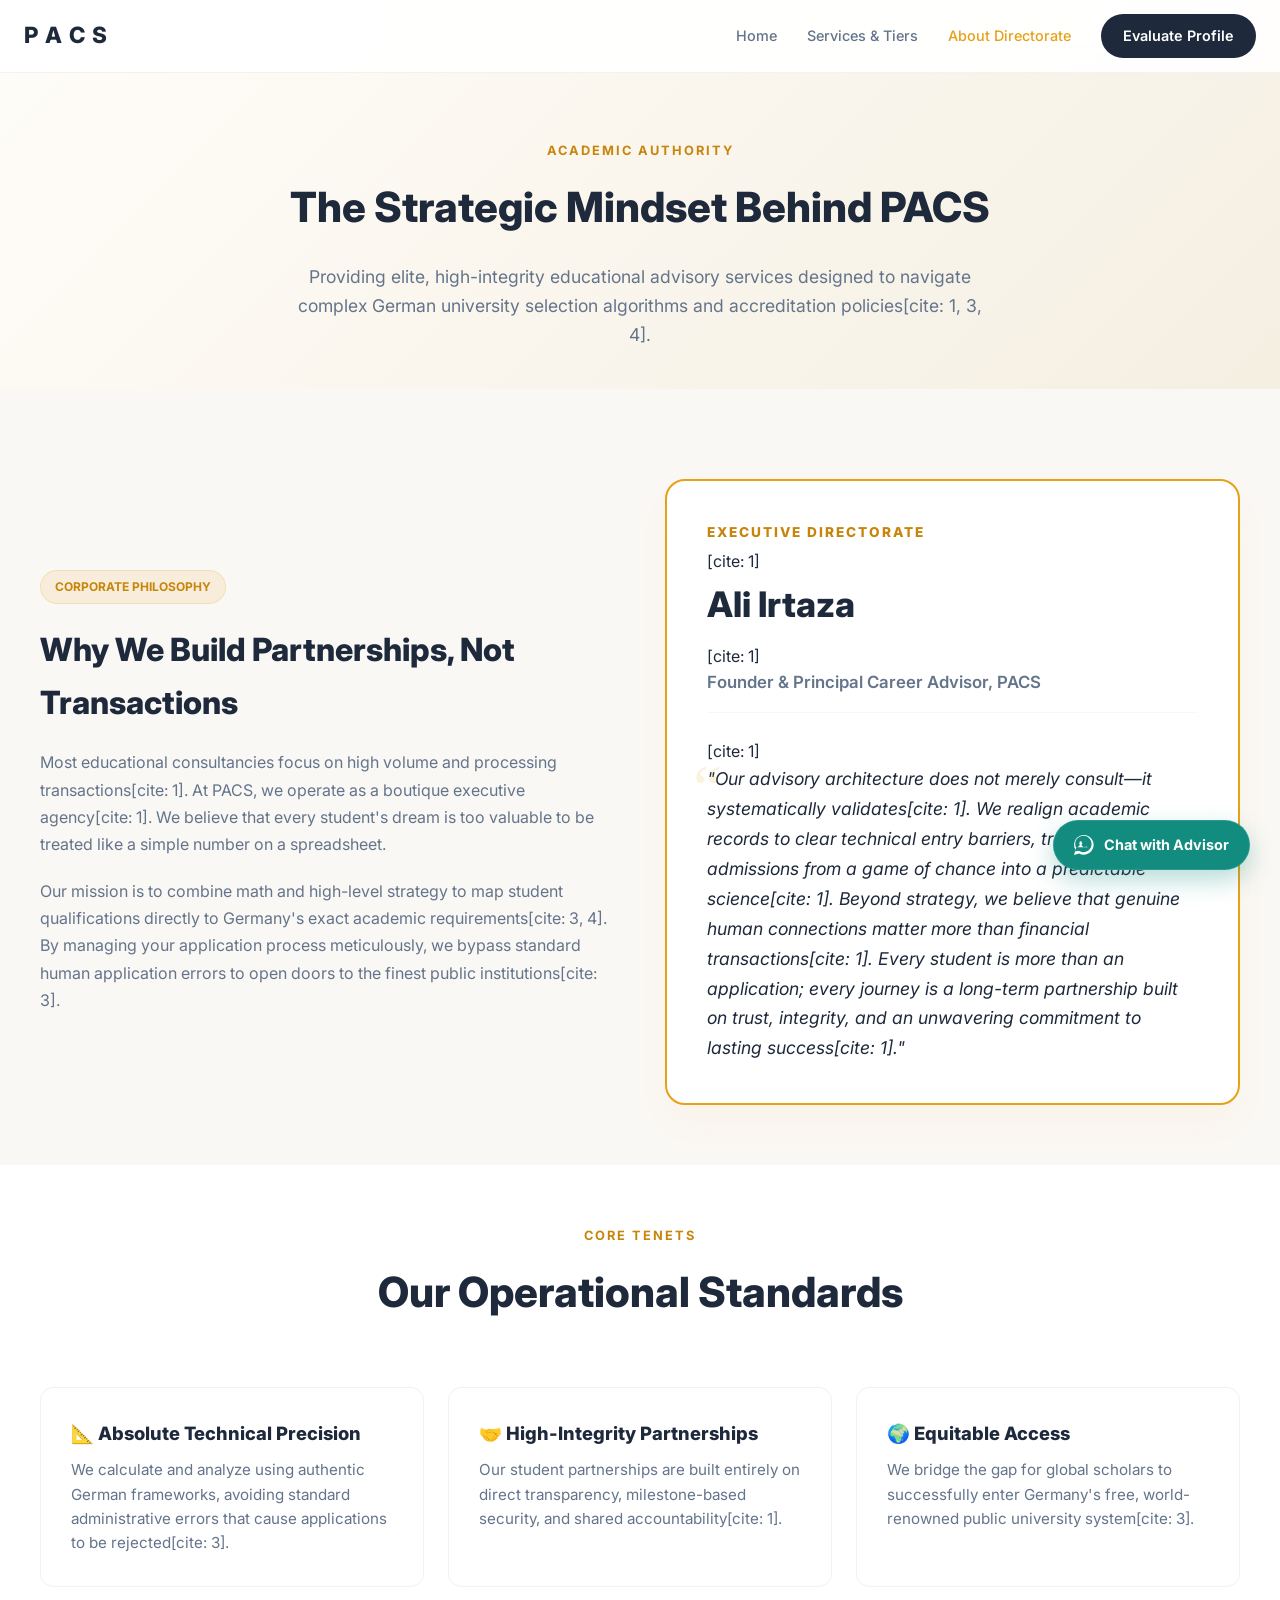
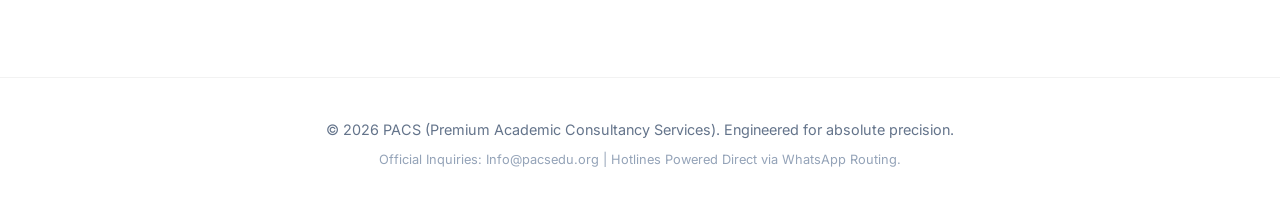
==== about.html @ 7aa115c0 "Add files via upload" ====
<!DOCTYPE html>
<html lang="en">
<head>
    <meta charset="UTF-8">
    <meta name="viewport" content="width=device-width, initial-scale=1.0">
    <title>About the Directorate | PACS</title>
    <link rel="stylesheet" href="style.css">
    <link rel="preconnect" href="https://fonts.googleapis.com">
    <link rel="preconnect" href="https://fonts.gstatic.com" crossorigin>
    <link href="https://fonts.googleapis.com/css2?family=Inter:wght@400;500;600;700;800&display=swap" rel="stylesheet">
    <style>
        .about-grid {
            display: grid;
            grid-template-columns: 1fr 1fr;
            gap: 50px;
            align-items: center;
            text-align: left;
            margin-top: 50px;
        }

        .director-card {
            background: #FFFFFF;
            border: 2px solid var(--gold);
            border-radius: 20px;
            padding: 40px;
            box-shadow: 0 20px 40px rgba(230, 161, 25, 0.05);
            text-align: left;
        }

        .director-title {
            font-size: 0.85rem;
            text-transform: uppercase;
            letter-spacing: 2px;
            color: var(--gold-dark);
            font-weight: 800;
            margin-bottom: 5px;
        }

        .director-name {
            font-size: 2.2rem;
            font-weight: 800;
            color: var(--text-dark);
            margin-bottom: 10px;
        }

        .director-role {
            font-size: 1.05rem;
            font-weight: 600;
            color: var(--text-muted);
            margin-bottom: 25px;
            border-bottom: 1px solid var(--bg-main);
            padding-bottom: 15px;
        }

        .quote-text {
            font-size: 1.1rem;
            line-height: 1.7;
            color: var(--text-dark);
            font-style: italic;
            position: relative;
        }

        .quote-text::before {
            content: "“";
            font-size: 4rem;
            color: rgba(230, 161, 25, 0.15);
            position: absolute;
            top: -30px;
            left: -20px;
            font-family: serif;
        }

        .values-grid {
            display: grid;
            grid-template-columns: repeat(3, 1fr);
            gap: 24px;
            margin-top: 60px;
            text-align: left;
        }

        .value-card {
            background: #FFFFFF;
            border: 1px solid var(--glass-border);
            padding: 30px;
            border-radius: 14px;
        }

        @media (max-width: 992px) {
            .about-grid {
                grid-template-columns: 1fr;
                gap: 30px;
            }
            .values-grid {
                grid-template-columns: 1fr;
            }
        }
    </style>
</head>
<body>

    <!-- Premium Sticky Navigation -->
    <nav class="navbar">
        <div class="nav-container">
            <a href="index.html" class="logo-link">
                <span class="brand-text">P A C S</span>
            </a>
            <div class="nav-links">
                <a href="index.html">Home</a>
                <a href="services.html">Services & Tiers</a>
                <a href="about.html" class="active">About Directorate</a>
                <a href="contact.html" class="nav-cta">Evaluate Profile</a>
            </div>
        </div>
    </nav>

    <!-- Executive Header Section -->
    <section class="luxury-section" style="padding-top: 140px; padding-bottom: 40px; background: linear-gradient(135deg, #FFFDF9 0%, #F5EFE2 100%);">
        <div class="section-container">
            <span class="section-tag">Academic Authority</span>
            <h2 class="section-title">The Strategic Mindset Behind PACS</h2>
            <p style="color: var(--text-muted); max-width: 700px; margin: 0 auto; font-size: 1.1rem;">
                Providing elite, high-integrity educational advisory services designed to navigate complex German university selection algorithms and accreditation policies[cite: 1, 3, 4].
            </p>
        </div>
    </section>

    <!-- Executive Directorate & Philosophy Grid -->
    <section class="luxury-section" style="padding-top: 40px; padding-bottom: 60px;">
        <div class="section-container">
            <div class="about-grid">
                
                <!-- Left Column: Corporate Philosophy -->
                <div>
                    <span class="premium-badge">Corporate Philosophy</span>
                    <h3 style="font-size: 2rem; font-weight: 800; margin-bottom: 20px; color: var(--text-dark);">Why We Build Partnerships, Not Transactions</h3>
                    <p style="color: var(--text-muted); font-size: 1rem; margin-bottom: 20px; line-height: 1.7;">
                        Most educational consultancies focus on high volume and processing transactions[cite: 1]. At PACS, we operate as a boutique executive agency[cite: 1]. We believe that every student's dream is too valuable to be treated like a simple number on a spreadsheet.
                    </p>
                    <p style="color: var(--text-muted); font-size: 1rem; line-height: 1.7;">
                        Our mission is to combine math and high-level strategy to map student qualifications directly to Germany's exact academic requirements[cite: 3, 4]. By managing your application process meticulously, we bypass standard human application errors to open doors to the finest public institutions[cite: 3].
                    </p>
                </div>

                <!-- Right Column: Director Profile -->
                <div class="director-card">
                    <div class="director-title">Executive Directorate</div>[cite: 1]
                    <div class="director-name">Ali Irtaza</div>[cite: 1]
                    <div class="director-role">Founder & Principal Career Advisor, PACS</div>[cite: 1]
                    <div class="quote-text">
                        "Our advisory architecture does not merely consult—it systematically validates[cite: 1]. We realign academic records to clear technical entry barriers, transforming admissions from a game of chance into a predictable science[cite: 1]. Beyond strategy, we believe that genuine human connections matter more than financial transactions[cite: 1]. Every student is more than an application; every journey is a long-term partnership built on trust, integrity, and an unwavering commitment to lasting success[cite: 1]."
                    </div>
                </div>

            </div>
        </div>
    </section>

    <!-- Operational Core Values Section -->
    <section class="luxury-section" style="background-color: #FFFFFF; padding-top: 60px;">
        <div class="section-container">
            <span class="section-tag">Core Tenets</span>
            <h2 class="section-title">Our Operational Standards</h2>
            
            <div class="values-grid">
                <!-- Value 1 -->
                <div class="value-card">
                    <h4 style="font-weight: 800; color: var(--text-dark); margin-bottom: 10px; font-size: 1.15rem;">📐 Absolute Technical Precision</h4>
                    <p style="color: var(--text-muted); font-size: 0.95rem; line-height: 1.6;">
                        We calculate and analyze using authentic German frameworks, avoiding standard administrative errors that cause applications to be rejected[cite: 3].
                    </p>
                </div>

                <!-- Value 2 -->
                <div class="value-card">
                    <h4 style="font-weight: 800; color: var(--text-dark); margin-bottom: 10px; font-size: 1.15rem;">🤝 High-Integrity Partnerships</h4>
                    <p style="color: var(--text-muted); font-size: 0.95rem; line-height: 1.6;">
                        Our student partnerships are built entirely on direct transparency, milestone-based security, and shared accountability[cite: 1].
                    </p>
                </div>

                <!-- Value 3 -->
                <div class="value-card">
                    <h4 style="font-weight: 800; color: var(--text-dark); margin-bottom: 10px; font-size: 1.15rem;">🌍 Equitable Access</h4>
                    <p style="color: var(--text-muted); font-size: 0.95rem; line-height: 1.6;">
                        We bridge the gap for global scholars to successfully enter Germany's free, world-renowned public university system[cite: 3].
                    </p>
                </div>
            </div>
        </div>
    </section>

    <!-- Institutional Footer -->
    <footer class="luxury-footer">
        <p>&copy; 2026 PACS (Premium Academic Consultancy Services). Engineered for absolute precision.</p>
        <p style="font-size: 0.8rem; margin-top: 8px; color: #94A3B8;">Official Inquiries: Info@pacsedu.org | Hotlines Powered Direct via WhatsApp Routing.</p>
    </footer>

    <script src="whatsapp-widget.js"></script>
</body>
</html>
---- style.css ----
/* ==========================================================================
   PACS Premium Academic Consultancy Services - Modernized Luxe Framework
   ========================================================================== */

:root {
    --bg-main: #FAF8F5;          /* Luxury Ivory Cream Canvas */
    --bg-surface: #FFFFFF;       /* Crisp White for Core Cards */
    --bg-alt: #F3EFE9;           /* Secondary Warm Contrast Tone */
    --gold: #E6A119;             /* Vibrant High-Prominence Gold Accent */
    --gold-dark: #C7860B;        /* Deep Premium Brand Gold */
    --gold-glow: rgba(230, 161, 25, 0.12);
    --text-dark: #1E293B;        /* Sharp Slate for Maximum Typography Readability */
    --text-muted: #64748B;       /* Secondary Muted Charcoal text */
    --border-luxury: rgba(230, 161, 25, 0.2);
    --glass-border: rgba(0, 0, 0, 0.05);
    --font-sans: 'Inter', sans-serif;
}

* {
    margin: 0;
    padding: 0;
    box-sizing: border-box;
    scroll-behavior: smooth;
}

body {
    background-color: var(--bg-main);
    color: var(--text-dark);
    font-family: var(--font-sans);
    line-height: 1.65;
    overflow-x: hidden;
}

/* Premium Sticky Navigation */
.navbar {
    background-color: rgba(255, 255, 255, 0.92);
    border-bottom: 1px solid var(--glass-border);
    position: fixed;
    width: 100%;
    top: 0;
    left: 0;
    z-index: 1000;
    backdrop-filter: blur(20px);
    -webkit-backdrop-filter: blur(20px);
}

.nav-container {
    max-width: 1300px;
    margin: 0 auto;
    padding: 14px 24px;
    display: flex;
    justify-content: space-between;
    align-items: center;
}

.logo-link {
    display: flex;
    align-items: center;
    text-decoration: none;
    transition: transform 0.3s ease;
}

.logo-link:hover {
    transform: scale(1.03);
}

.brand-text {
    font-size: 1.4rem;
    font-weight: 800;
    letter-spacing: 1px;
    color: var(--text-dark);
}

.nav-links {
    display: flex;
    align-items: center;
    gap: 30px;
}

.nav-links a {
    color: var(--text-muted);
    text-decoration: none;
    font-weight: 500;
    font-size: 0.9rem;
    transition: all 0.2s ease;
}

.nav-links a:hover, .nav-links a.active {
    color: var(--gold);
}

.nav-links .nav-cta {
    background: var(--text-dark);
    color: #FFFFFF;
    padding: 10px 22px;
    border-radius: 30px;
    font-weight: 600;
}

.nav-links .nav-cta:hover {
    background: var(--gold);
}

/* Hero & Layout Framework */
.hero {
    background: linear-gradient(135deg, #FFFDF9 0%, #F5EFE2 100%);
    padding: 140px 24px 80px 24px;
    display: flex;
    justify-content: center;
    align-items: center;
    min-height: 90vh;
}

.hero-content {
    max-width: 1250px;
    width: 100%;
    display: grid;
    grid-template-columns: 1.1fr 0.9fr;
    gap: 50px;
    align-items: center;
}

.premium-badge {
    display: inline-block;
    padding: 6px 14px;
    background: var(--gold-glow);
    border: 1px solid var(--border-luxury);
    color: var(--gold-dark);
    border-radius: 30px;
    font-size: 0.75rem;
    font-weight: 700;
    text-transform: uppercase;
    margin-bottom: 20px;
}

h1 {
    font-size: 3.4rem;
    font-weight: 800;
    line-height: 1.15;
    margin-bottom: 20px;
    color: var(--text-dark);
}

.gold-text {
    color: var(--gold);
}

.hero-subtitle {
    font-size: 1.15rem;
    color: var(--text-muted);
    margin-bottom: 35px;
}

.hero-buttons {
    display: flex;
    gap: 16px;
}

/* Rounded Strategic Buttons */
.btn {
    display: inline-block;
    padding: 16px 36px;
    font-weight: 700;
    border-radius: 50px;
    text-decoration: none;
    font-size: 0.95rem;
    transition: all 0.3s ease;
    cursor: pointer;
    text-align: center;
    border: none;
}

.btn-gold {
    background: var(--gold);
    color: #FFFFFF;
    box-shadow: 0 6px 20px rgba(230, 161, 25, 0.25);
}

.btn-gold:hover {
    background: var(--gold-dark);
    transform: translateY(-2px);
    box-shadow: 0 8px 25px rgba(230, 161, 25, 0.4);
}

.btn-outline {
    border: 2px solid var(--text-dark);
    color: var(--text-dark);
    background: transparent;
}

.btn-outline:hover {
    background: rgba(30, 41, 59, 0.05);
    transform: translateY(-2px);
}

/* Premium Grade Engine Card */
.calculator-card {
    background: var(--bg-surface);
    border: 1px solid var(--glass-border);
    box-shadow: 0 25px 50px rgba(0, 0, 0, 0.05);
    padding: 35px;
    border-radius: 20px;
}

.calc-title {
    font-size: 1.3rem;
    font-weight: 800;
    color: var(--text-dark);
    margin-bottom: 24px;
    border-bottom: 2px solid var(--bg-main);
    padding-bottom: 12px;
}

.calc-grid {
    display: flex;
    flex-direction: column;
    gap: 18px;
}

.calc-group {
    display: flex;
    flex-direction: column;
    gap: 6px;
    text-align: left;
}

.calc-group label {
    font-size: 0.75rem;
    font-weight: 700;
    text-transform: uppercase;
    color: var(--text-muted);
}

.calc-group input, .calc-group textarea, .calc-group select {
    background: var(--bg-main);
    border: 1px solid var(--glass-border);
    border-radius: 10px;
    padding: 14px;
    color: var(--text-dark);
    font-family: var(--font-sans);
    font-size: 0.95rem;
    transition: all 0.2s ease;
    width: 100%;
}

.calc-group input:focus, .calc-group textarea:focus, .calc-group select:focus {
    outline: none;
    border-color: var(--gold);
    background: #FFFFFF;
}

.calc-result-box {
    margin-top: 24px;
    padding: 24px;
    background: var(--gold-glow);
    border: 1px solid var(--border-luxury);
    border-radius: 12px;
    text-align: center;
}

.result-value {
    font-size: 3.2rem;
    font-weight: 800;
    color: var(--gold-dark);
    line-height: 1;
}

/* Sections & Matrices */
.luxury-section {
    padding: 90px 24px;
}

.section-container {
    max-width: 1200px;
    margin: 0 auto;
    text-align: center;
}

.section-tag {
    display: block;
    color: var(--gold-dark);
    font-size: 0.8rem;
    font-weight: 700;
    text-transform: uppercase;
    letter-spacing: 2px;
    margin-bottom: 12px;
}

.section-title {
    font-size: 2.6rem;
    font-weight: 800;
    margin-bottom: 20px;
    color: var(--text-dark);
}

.pricing-matrix {
    display: grid;
    grid-template-columns: repeat(auto-fit, minmax(320px, 1fr));
    gap: 30px;
    margin-top: 50px;
}

.matrix-card {
    background: var(--bg-surface);
    border: 1px solid var(--glass-border);
    border-radius: 16px;
    padding: 40px 30px;
    display: flex;
    flex-direction: column;
    box-shadow: 0 10px 30px rgba(0,0,0,0.01);
    position: relative;
    text-align: left;
    transition: transform 0.3s ease;
}

.matrix-card:hover {
    transform: translateY(-5px);
}

.matrix-card.elite-highlight {
    border: 2px solid var(--gold);
    background: #FFFDF9;
}

.popular-badge {
    position: absolute;
    top: -15px;
    right: 25px;
    background: var(--gold);
    color: #FFFFFF;
    padding: 6px 14px;
    font-size: 0.75rem;
    font-weight: 700;
    border-radius: 20px;
    text-transform: uppercase;
}

.price-display {
    display: flex;
    align-items: baseline;
    gap: 10px;
    margin: 20px 0;
}

.strike-price {
    font-size: 1.2rem;
    color: var(--text-muted);
    text-decoration: line-through;
}

.live-price {
    font-size: 2.8rem;
    font-weight: 800;
    color: var(--text-dark);
}

.matrix-features {
    list-style: none;
    margin-bottom: 30px;
    flex-grow: 1;
}

.matrix-features li {
    margin-bottom: 12px;
    color: var(--text-dark);
    font-size: 0.95rem;
    display: flex;
    align-items: center;
    gap: 8px;
}

/* Institutional Footer */
.luxury-footer {
    border-top: 1px solid var(--glass-border);
    padding: 40px 24px;
    text-align: center;
    font-size: 0.9rem;
    color: var(--text-muted);
    background-color: #FFFFFF;
}

/* Responsive Rules */
@media (max-width: 992px) {
    .hero-content { grid-template-columns: 1fr; gap: 40px; }
    h1 { font-size: 2.6rem; }
}
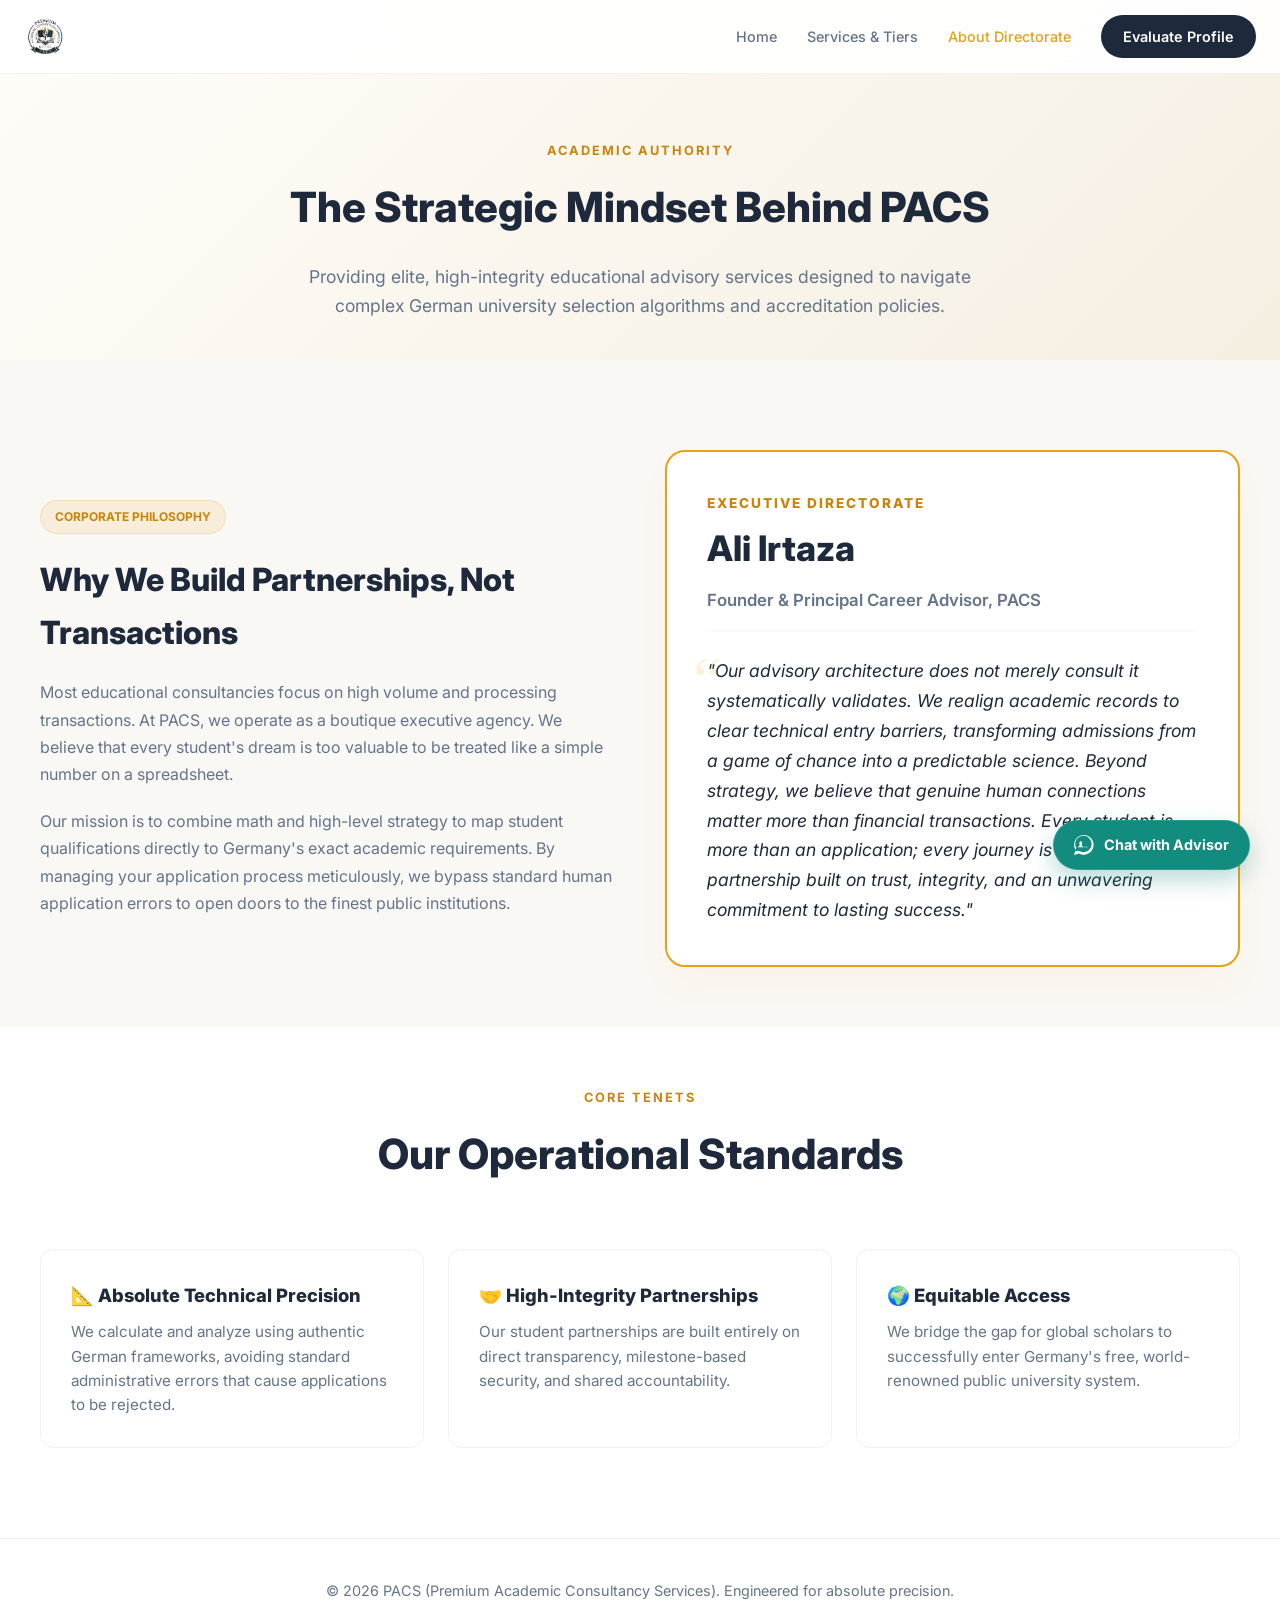
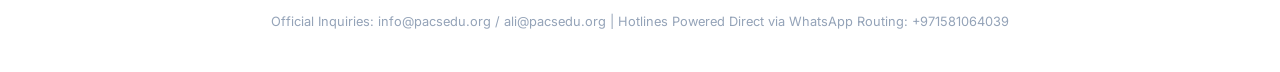
==== commit 3002a1f7: "Update about.html" ====
--- a/about.html
+++ b/about.html
@@ -101,8 +101,8 @@
     <!-- Premium Sticky Navigation -->
     <nav class="navbar">
         <div class="nav-container">
-            <a href="index.html" class="logo-link">
-                <span class="brand-text">P A C S</span>
+            <a href="index.html" class="logo-link" style="display: flex; align-items: center;">
+                <img src="Assets/Logo.png" alt="PACS Logo" class="brand-logo" style="height: 45px; width: auto; display: block; object-fit: contain;">
             </a>
             <div class="nav-links">
                 <a href="index.html">Home</a>
@@ -119,7 +119,7 @@
             <span class="section-tag">Academic Authority</span>
             <h2 class="section-title">The Strategic Mindset Behind PACS</h2>
             <p style="color: var(--text-muted); max-width: 700px; margin: 0 auto; font-size: 1.1rem;">
-                Providing elite, high-integrity educational advisory services designed to navigate complex German university selection algorithms and accreditation policies[cite: 1, 3, 4].
+                Providing elite, high-integrity educational advisory services designed to navigate complex German university selection algorithms and accreditation policies.
             </p>
         </div>
     </section>
@@ -134,20 +134,20 @@
                     <span class="premium-badge">Corporate Philosophy</span>
                     <h3 style="font-size: 2rem; font-weight: 800; margin-bottom: 20px; color: var(--text-dark);">Why We Build Partnerships, Not Transactions</h3>
                     <p style="color: var(--text-muted); font-size: 1rem; margin-bottom: 20px; line-height: 1.7;">
-                        Most educational consultancies focus on high volume and processing transactions[cite: 1]. At PACS, we operate as a boutique executive agency[cite: 1]. We believe that every student's dream is too valuable to be treated like a simple number on a spreadsheet.
+                        Most educational consultancies focus on high volume and processing transactions. At PACS, we operate as a boutique executive agency. We believe that every student's dream is too valuable to be treated like a simple number on a spreadsheet.
                     </p>
                     <p style="color: var(--text-muted); font-size: 1rem; line-height: 1.7;">
-                        Our mission is to combine math and high-level strategy to map student qualifications directly to Germany's exact academic requirements[cite: 3, 4]. By managing your application process meticulously, we bypass standard human application errors to open doors to the finest public institutions[cite: 3].
+                        Our mission is to combine math and high-level strategy to map student qualifications directly to Germany's exact academic requirements. By managing your application process meticulously, we bypass standard human application errors to open doors to the finest public institutions.
                     </p>
                 </div>
 
                 <!-- Right Column: Director Profile -->
                 <div class="director-card">
-                    <div class="director-title">Executive Directorate</div>[cite: 1]
-                    <div class="director-name">Ali Irtaza</div>[cite: 1]
-                    <div class="director-role">Founder & Principal Career Advisor, PACS</div>[cite: 1]
+                    <div class="director-title">Executive Directorate</div>
+                    <div class="director-name">Ali Irtaza</div>
+                    <div class="director-role">Founder & Principal Career Advisor, PACS</div>
                     <div class="quote-text">
-                        "Our advisory architecture does not merely consult—it systematically validates[cite: 1]. We realign academic records to clear technical entry barriers, transforming admissions from a game of chance into a predictable science[cite: 1]. Beyond strategy, we believe that genuine human connections matter more than financial transactions[cite: 1]. Every student is more than an application; every journey is a long-term partnership built on trust, integrity, and an unwavering commitment to lasting success[cite: 1]."
+                        "Our advisory architecture does not merely consult it systematically validates. We realign academic records to clear technical entry barriers, transforming admissions from a game of chance into a predictable science. Beyond strategy, we believe that genuine human connections matter more than financial transactions. Every student is more than an application; every journey is a long-term partnership built on trust, integrity, and an unwavering commitment to lasting success."
                     </div>
                 </div>
 
@@ -166,7 +166,7 @@
                 <div class="value-card">
                     <h4 style="font-weight: 800; color: var(--text-dark); margin-bottom: 10px; font-size: 1.15rem;">📐 Absolute Technical Precision</h4>
                     <p style="color: var(--text-muted); font-size: 0.95rem; line-height: 1.6;">
-                        We calculate and analyze using authentic German frameworks, avoiding standard administrative errors that cause applications to be rejected[cite: 3].
+                        We calculate and analyze using authentic German frameworks, avoiding standard administrative errors that cause applications to be rejected.
                     </p>
                 </div>
 
@@ -174,7 +174,7 @@
                 <div class="value-card">
                     <h4 style="font-weight: 800; color: var(--text-dark); margin-bottom: 10px; font-size: 1.15rem;">🤝 High-Integrity Partnerships</h4>
                     <p style="color: var(--text-muted); font-size: 0.95rem; line-height: 1.6;">
-                        Our student partnerships are built entirely on direct transparency, milestone-based security, and shared accountability[cite: 1].
+                        Our student partnerships are built entirely on direct transparency, milestone-based security, and shared accountability.
                     </p>
                 </div>
 
@@ -182,7 +182,7 @@
                 <div class="value-card">
                     <h4 style="font-weight: 800; color: var(--text-dark); margin-bottom: 10px; font-size: 1.15rem;">🌍 Equitable Access</h4>
                     <p style="color: var(--text-muted); font-size: 0.95rem; line-height: 1.6;">
-                        We bridge the gap for global scholars to successfully enter Germany's free, world-renowned public university system[cite: 3].
+                        We bridge the gap for global scholars to successfully enter Germany's free, world-renowned public university system.
                     </p>
                 </div>
             </div>
@@ -192,9 +192,9 @@
     <!-- Institutional Footer -->
     <footer class="luxury-footer">
         <p>&copy; 2026 PACS (Premium Academic Consultancy Services). Engineered for absolute precision.</p>
-        <p style="font-size: 0.8rem; margin-top: 8px; color: #94A3B8;">Official Inquiries: Info@pacsedu.org | Hotlines Powered Direct via WhatsApp Routing.</p>
+        <p style="font-size: 0.8rem; margin-top: 8px; color: #94A3B8;">Official Inquiries: info@pacsedu.org / ali@pacsedu.org | Hotlines Powered Direct via WhatsApp Routing: +971581064039</p>
     </footer>
 
     <script src="whatsapp-widget.js"></script>
 </body>
-</html>+</html>
